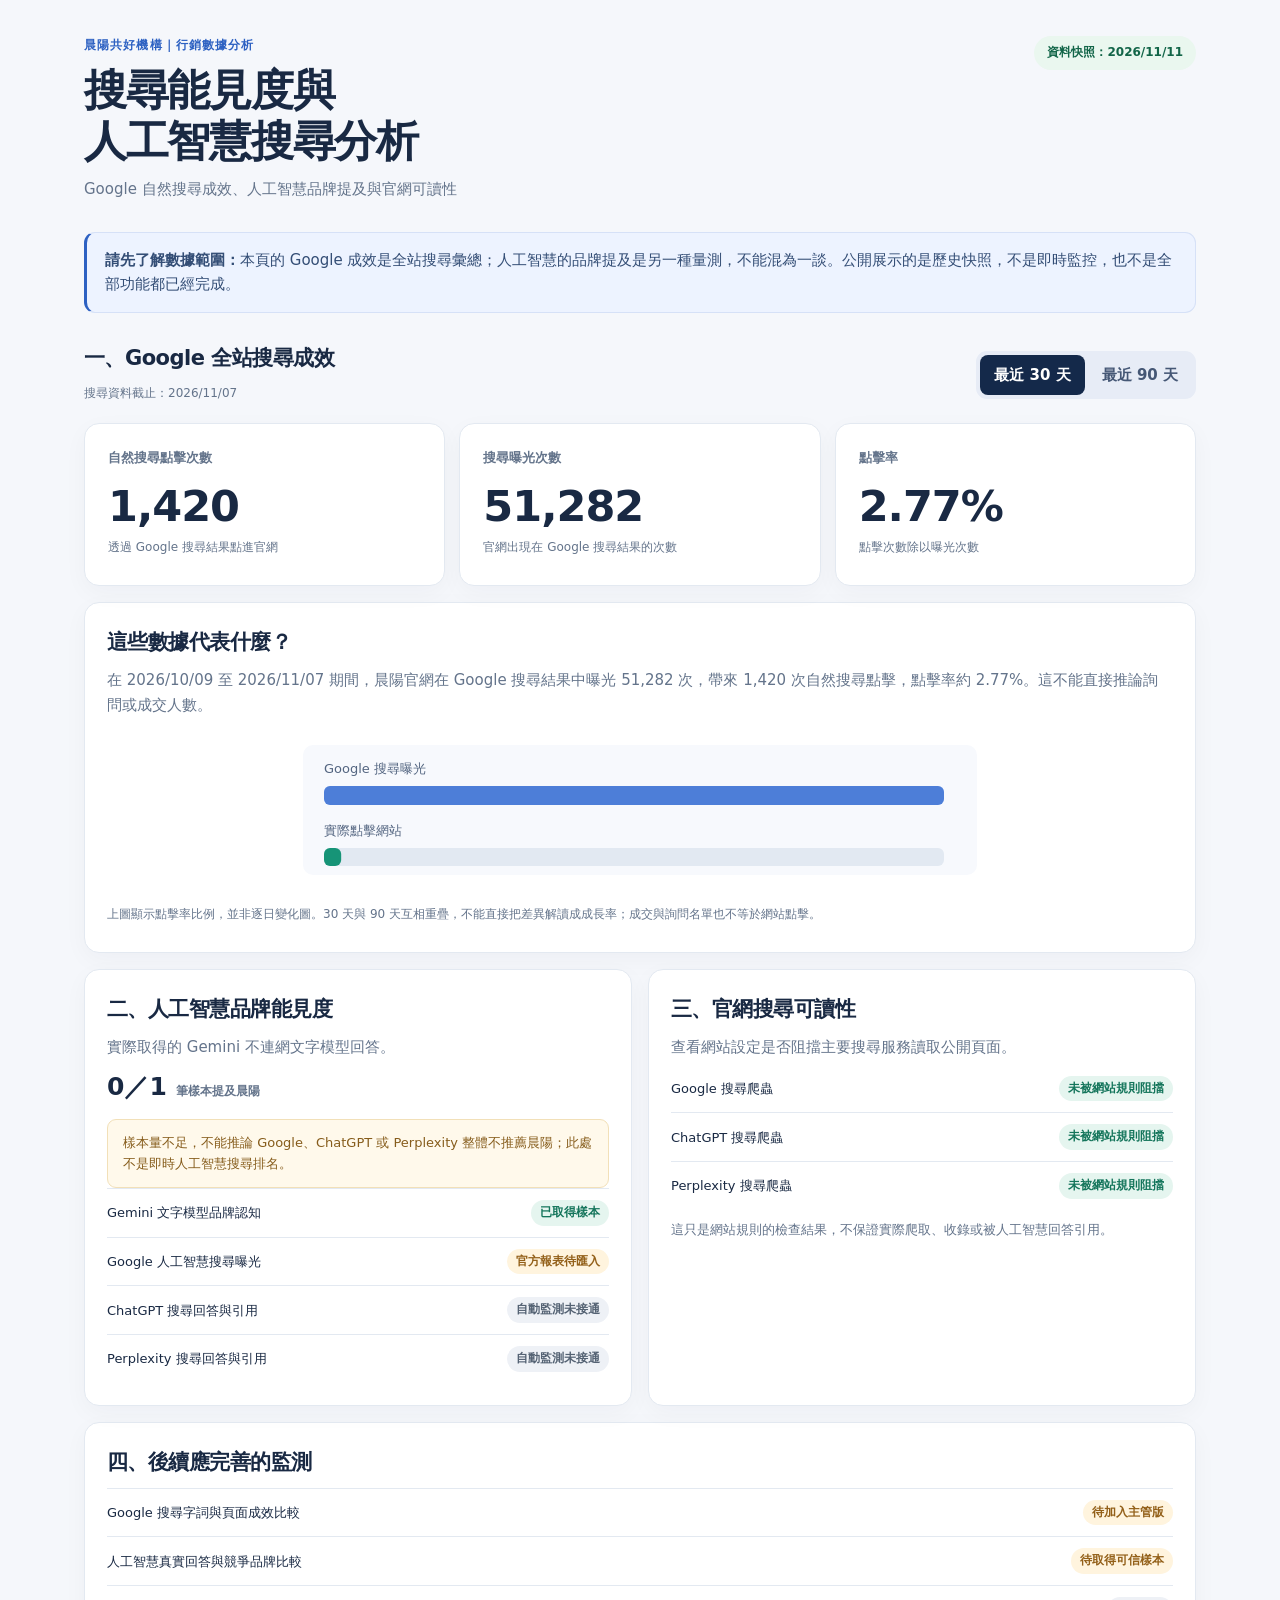
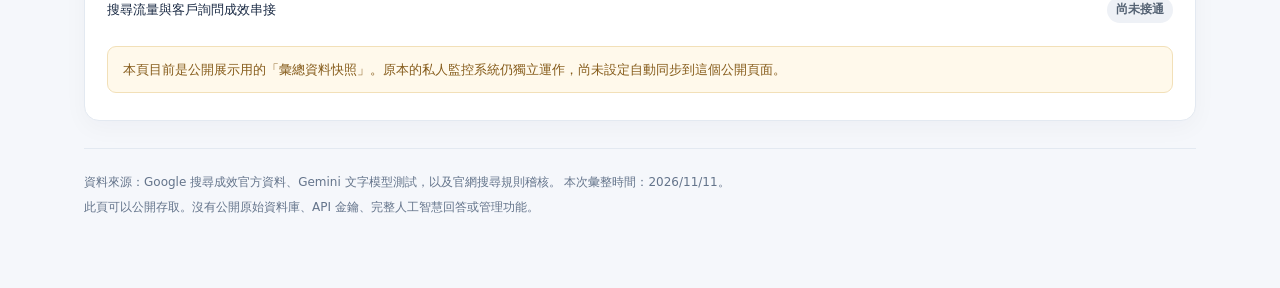
==== docs/index.html @ 215d10a7 "feat: 全繁體中文 SEO 與人工智慧搜尋成效公開展示網站" ====
<!doctype html>
<html lang="zh-Hant">
<head>
<meta charset="utf-8">
<meta name="viewport" content="width=device-width,initial-scale=1">
<meta name="theme-color" content="#10213c">
<meta name="robots" content="noindex,nofollow,noarchive">
<title>晨陽｜搜尋能見度與人工智慧搜尋分析</title>
<meta name="description" content="晨陽共好機構搜尋成效與人工智慧搜尋能見度彙總報表。">
<style>
:root{--bg:#f5f7fb;--paper:#fff;--ink:#192943;--muted:#64748b;--line:#e3e9f1;--blue:#2d61c2;--green:#14755b;--amber:#936019}
*{box-sizing:border-box}
body{margin:0;background:var(--bg);color:var(--ink);font:15px/1.65 system-ui,-apple-system,"Noto Sans TC","Microsoft JhengHei",sans-serif}
.wrap{max-width:1160px;margin:0 auto;padding:36px 24px 65px}
.top{display:flex;align-items:flex-start;justify-content:space-between;gap:18px;margin-bottom:25px}
.eyebrow{color:var(--blue);font-weight:800;letter-spacing:1.1px;font-size:12px}
h1{font-size:clamp(29px,4vw,43px);line-height:1.2;letter-spacing:-.03em;margin:9px 0}
h2{font-size:21px;margin:0 0 8px;letter-spacing:-.025em}
p{margin:5px 0}.muted{color:var(--muted)}.small{color:var(--muted);font-size:12px}
.stamp{padding:7px 13px;border-radius:100px;background:#eaf7ef;color:#126548;font-size:12px;font-weight:700;white-space:nowrap}
.notice{background:#edf3ff;border:1px solid #d6e1f7;border-left:3px solid var(--blue);padding:15px 18px;border-radius:11px;color:#344e76;margin:20px 0 28px}
.bar{display:flex;justify-content:space-between;align-items:center;gap:14px;flex-wrap:wrap;margin:0 0 14px}
.choice{display:flex;padding:4px;background:#e7ecf6;border-radius:11px;gap:3px}
button{border:0;border-radius:8px;background:transparent;color:#455775;padding:8px 14px;cursor:pointer;font:inherit;font-weight:700}
button[aria-pressed=true]{background:#14294a;color:white}
.grid3{display:grid;grid-template-columns:repeat(3,1fr);gap:14px}
.tile,.panel{border:1px solid var(--line);background:var(--paper);border-radius:15px;box-shadow:0 7px 25px rgba(14,36,64,.035)}
.tile{padding:23px;min-height:153px}
.kname{font-size:13px;color:var(--muted);font-weight:650}
.kvalue{font-size:clamp(32px,4vw,43px);font-weight:800;line-height:1.15;margin:14px 0 6px;letter-spacing:-1px;font-variant-numeric:tabular-nums}
.panel{padding:22px;margin-top:16px}
.grid2{display:grid;grid-template-columns:1fr 1fr;gap:16px}
.grid2 .panel{margin-top:16px}
.legend{color:var(--muted);font-size:12px}
.value{font-size:25px;font-weight:800;margin:6px 0}
.status{display:inline-block;font-size:12px;font-weight:700;padding:3px 9px;border-radius:100px;background:#eef1f6;color:#546273}
.status.ok{background:#e5f5ef;color:var(--green)}.status.wait{background:#fff4de;color:var(--amber)}
.row{display:flex;align-items:center;justify-content:space-between;gap:10px;border-top:1px solid var(--line);padding:11px 0;font-size:13px}
.row:first-child{border-top:0}
.scope{margin-top:9px;color:var(--muted);font-size:13px}
.warnings{background:#fff9eb;border:1px solid #f2e0b8;padding:12px 15px;border-radius:9px;color:#865c1b;font-size:13px;margin-top:12px}
.empty{display:none;padding:13px 16px;color:#ad302d;background:#fff2f2;border:1px solid #ffd0d0;border-radius:9px;margin-bottom:14px}
footer{border-top:1px solid var(--line);margin-top:27px;padding-top:19px;font-size:12px;color:var(--muted)}
svg{width:100%;height:175px;display:block;overflow:visible}
.chartspace{margin:8px 0 0}
@media(max-width:770px){.grid3{grid-template-columns:repeat(2,1fr)}.grid3 .tile:last-child{grid-column:span 2}.grid2{grid-template-columns:1fr}.top{display:block}.stamp{display:inline-block;margin-top:12px}}
@media(max-width:490px){.wrap{padding:20px 13px 49px}.tile,.panel{padding:17px}.kvalue{font-size:29px}.grid3{gap:8px}.notice{padding:13px 14px}}
</style>
</head>
<body>
<main class="wrap">
  <header class="top">
    <div>
      <div class="eyebrow">晨陽共好機構｜行銷數據分析</div>
      <h1>搜尋能見度與<br>人工智慧搜尋分析</h1>
      <p class="muted">Google 自然搜尋成效、人工智慧品牌提及與官網可讀性</p>
    </div>
    <div class="stamp" id="stamp">正在載入資料</div>
  </header>
  <div class="notice">
    <strong>請先了解數據範圍：</strong>本頁的 Google 成效是全站搜尋彙總；人工智慧的品牌提及是另一種量測，不能混為一談。公開展示的是歷史快照，不是即時監控，也不是全部功能都已經完成。
  </div>
  <div class="empty" id="error" role="alert"></div>
  <section aria-label="Google 搜尋成效">
    <div class="bar">
      <div><h2>一、Google 全站搜尋成效</h2><p class="small">搜尋資料截止：<span id="lastday">—</span></p></div>
      <div class="choice" role="group" aria-label="選擇統計期間">
        <button type="button" data-days="30" aria-pressed="true">最近 30 天</button>
        <button type="button" data-days="90" aria-pressed="false">最近 90 天</button>
      </div>
    </div>
    <div class="grid3">
      <div class="tile"><div class="kname">自然搜尋點擊次數</div><div class="kvalue" id="clicks">—</div><p class="small">透過 Google 搜尋結果點進官網</p></div>
      <div class="tile"><div class="kname">搜尋曝光次數</div><div class="kvalue" id="impressions">—</div><p class="small">官網出現在 Google 搜尋結果的次數</p></div>
      <div class="tile"><div class="kname">點擊率</div><div class="kvalue" id="ctr">—</div><p class="small">點擊次數除以曝光次數</p></div>
    </div>
    <div class="panel">
      <h2>這些數據代表什麼？</h2>
      <p id="interpret" class="muted">正在載入說明。</p>
      <div class="chartspace">
        <svg viewBox="0 0 680 175" aria-label="點擊與曝光概念示意圖" role="img">
          <rect x="3" y="20" width="674" height="130" rx="10" fill="#f7f9fd"></rect>
          <text x="24" y="48" fill="#536580" font-size="13">Google 搜尋曝光</text>
          <rect x="24" y="61" width="620" height="19" rx="6" fill="#dbe7ff"></rect>
          <rect x="24" y="61" width="620" height="19" rx="6" fill="#4d7ed8"></rect>
          <text x="24" y="110" fill="#536580" font-size="13">實際點擊網站</text>
          <rect x="24" y="123" width="620" height="18" rx="6" fill="#e2e9f2"></rect>
          <rect id="clickbar" x="24" y="123" width="0" height="18" rx="6" fill="#169477"></rect>
        </svg>
      </div>
      <p class="small">上圖顯示點擊率比例，並非逐日變化圖。30 天與 90 天互相重疊，不能直接把差異解讀成成長率；成交與詢問名單也不等於網站點擊。</p>
    </div>
  </section>
  <div class="grid2">
    <section class="panel" aria-label="人工智慧品牌能見度">
      <h2>二、人工智慧品牌能見度</h2>
      <p class="muted">實際取得的 Gemini 不連網文字模型回答。</p>
      <div class="value"><span id="mentions">—</span>／<span id="samples">—</span> <span class="small">筆樣本提及晨陽</span></div>
      <div class="warnings">樣本量不足，不能推論 Google、ChatGPT 或 Perplexity 整體不推薦晨陽；此處不是即時人工智慧搜尋排名。</div>
      <div class="row"><span>Gemini 文字模型品牌認知</span><span class="status ok">已取得樣本</span></div>
      <div class="row"><span>Google 人工智慧搜尋曝光</span><span class="status wait">官方報表待匯入</span></div>
      <div class="row"><span>ChatGPT 搜尋回答與引用</span><span class="status">自動監測未接通</span></div>
      <div class="row"><span>Perplexity 搜尋回答與引用</span><span class="status">自動監測未接通</span></div>
    </section>
    <section class="panel" aria-label="搜尋爬蟲可讀性">
      <h2>三、官網搜尋可讀性</h2>
      <p class="muted">查看網站設定是否阻擋主要搜尋服務讀取公開頁面。</p>
      <div id="crawler"></div>
      <p class="scope">這只是網站規則的檢查結果，不保證實際爬取、收錄或被人工智慧回答引用。</p>
    </section>
  </div>
  <section class="panel">
    <h2>四、後續應完善的監測</h2>
    <div class="row"><span>Google 搜尋字詞與頁面成效比較</span><span class="status wait">待加入主管版</span></div>
    <div class="row"><span>人工智慧真實回答與競爭品牌比較</span><span class="status wait">待取得可信樣本</span></div>
    <div class="row"><span>搜尋流量與客戶詢問成效串接</span><span class="status">尚未接通</span></div>
    <p class="warnings">本頁目前是公開展示用的「彙總資料快照」。原本的私人監控系統仍獨立運作，尚未設定自動同步到這個公開頁面。</p>
  </section>
  <footer>
    <p>資料來源：Google 搜尋成效官方資料、Gemini 文字模型測試，以及官網搜尋規則稽核。<span id="updated"></span></p>
    <p>此頁可以公開存取。沒有公開原始資料庫、API 金鑰、完整人工智慧回答或管理功能。</p>
  </footer>
</main>
<script>
(function(){
  "use strict";
  const el=id=>document.getElementById(id);
  const txt=(id,v)=>{el(id).textContent=String(v)};
  const num=v=>Number(v).toLocaleString("zh-TW");
  const local=v=>String(v||"—").replace(/-/g,"/");
  let snapshot=null,days=30;
  function draw(){
    if(!snapshot)return;
    const item=snapshot.seo["period"+days];
    txt("clicks",num(item.clicks));txt("impressions",num(item.impressions));
    txt("ctr",(item.ctr*100).toFixed(2)+"%");
    txt("interpret","在 "+local(item.from)+" 至 "+local(item.to)+" 期間，晨陽官網在 Google 搜尋結果中曝光 "+num(item.impressions)+" 次，帶來 "+num(item.clicks)+" 次自然搜尋點擊，點擊率約 "+(item.ctr*100).toFixed(2)+"%。這不能直接推論詢問或成交人數。");
    el("clickbar").setAttribute("width",String(Math.max(0,Math.min(620,620*item.ctr))));
  }
  document.querySelectorAll("[data-days]").forEach(button=>button.addEventListener("click",()=>{
    days=Number(button.dataset.days);
    document.querySelectorAll("[data-days]").forEach(x=>x.setAttribute("aria-pressed",String(x===button)));
    draw();
  }));
  fetch("./data.json",{cache:"no-store"})
    .then(r=>{if(!r.ok)throw Error("取得資料失敗");return r.json()})
    .then(data=>{
      snapshot=data;
      txt("stamp","資料快照："+local(data.snapshot_date));
      txt("lastday",local(data.gsc_last_day));
      txt("mentions",data.ai.gemini_recall_mentions);
      txt("samples",data.ai.gemini_recall_samples);
      txt("updated"," 本次彙整時間："+local(data.snapshot_date)+"。");
      const wrap=el("crawler");
      wrap.replaceChildren();
      const dictionary={"Googlebot":"Google 搜尋爬蟲","OAI-SearchBot":"ChatGPT 搜尋爬蟲","PerplexityBot":"Perplexity 搜尋爬蟲"};
      for(const item of data.robot_checks){
        const row=document.createElement("div");row.className="row";
        const name=document.createElement("span");name.textContent=dictionary[item.bot]||"搜尋爬蟲";
        const result=document.createElement("span");result.className="status ok";result.textContent="未被網站規則阻擋";
        row.append(name,result);wrap.append(row);
      }
      draw();
    })
    .catch(()=>{
      el("error").style.display="block";
      txt("error","目前讀不到公開資料快照。請檢查網站發布設定與資料檔案。");
      txt("stamp","資料尚未載入");
    });
})();
</script>
</body>
</html>
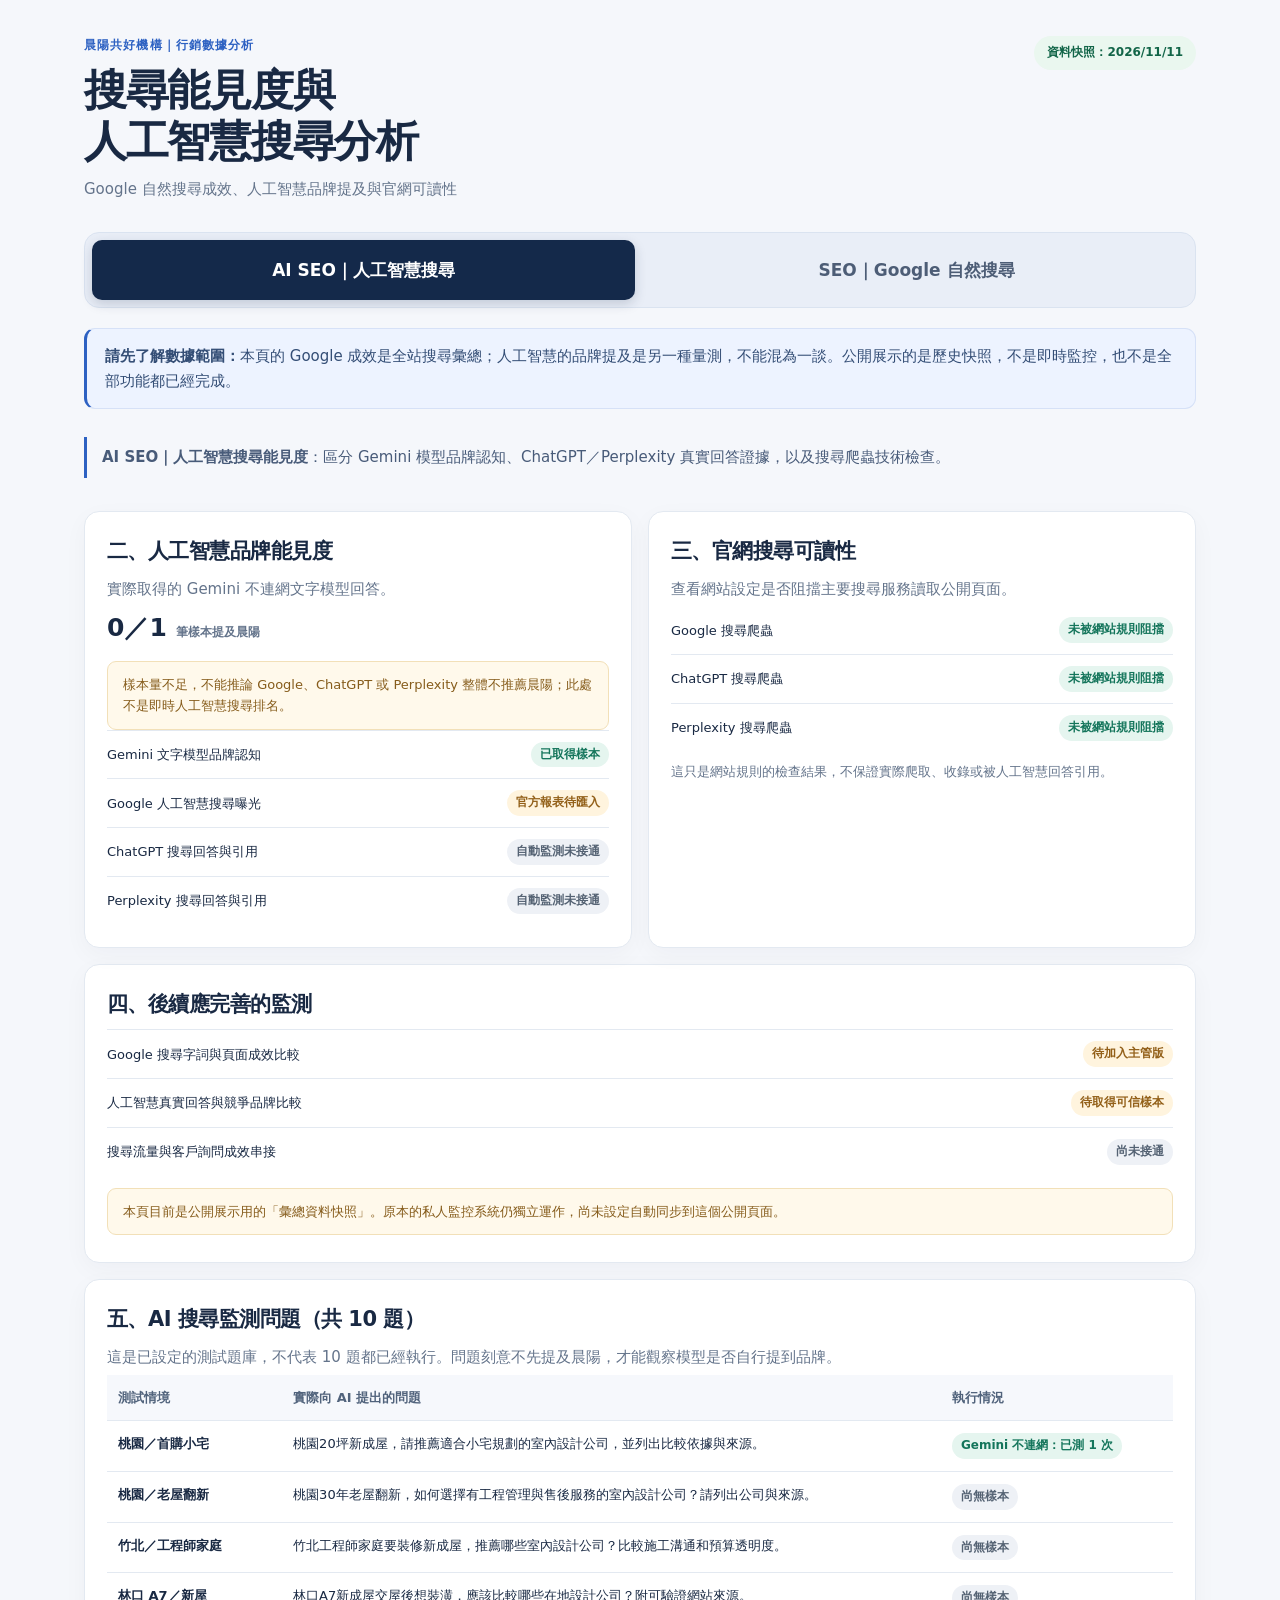
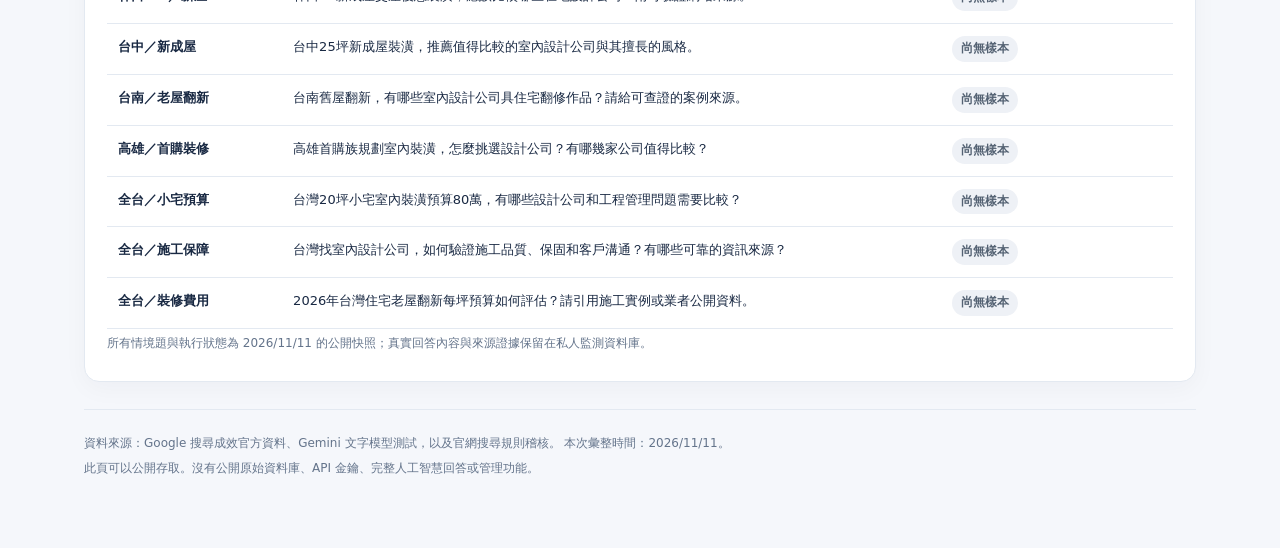
==== commit 823e304b: "fix: 將公開網站拆成 AI SEO 與 SEO 獨立分頁並保留原監測題庫" ====
--- a/docs/index.html
+++ b/docs/index.html
@@ -45,6 +45,19 @@
 .chartspace{margin:8px 0 0}
 @media(max-width:770px){.grid3{grid-template-columns:repeat(2,1fr)}.grid3 .tile:last-child{grid-column:span 2}.grid2{grid-template-columns:1fr}.top{display:block}.stamp{display:inline-block;margin-top:12px}}
 @media(max-width:490px){.wrap{padding:20px 13px 49px}.tile,.panel{padding:17px}.kvalue{font-size:29px}.grid3{gap:8px}.notice{padding:13px 14px}}
+.mode-tabs{display:grid;grid-template-columns:1fr 1fr;gap:10px;padding:7px;background:#e9eef7;border:1px solid #dae3f0;border-radius:15px;margin:24px 0 18px}
+.mode-tabs button{padding:15px 17px;font-size:17px;border:1px solid transparent;text-align:center;border-radius:10px;background:transparent;color:#4d5d76}
+.mode-tabs button[aria-selected="true"]{background:#14294a;color:#fff;box-shadow:0 4px 12px rgba(20,41,74,.18)}
+.mode-tabs button:focus-visible{outline:3px solid #6ba1ee;outline-offset:2px}
+.mode-section[hidden]{display:none!important}
+.mode-intro{margin:8px 0 17px;border-left:3px solid #2d61c2;padding:8px 15px;color:#485b79}
+.tablewrap{overflow-x:auto}
+table{border-collapse:collapse;width:100%;font-size:13px;min-width:700px}
+th,td{padding:12px 11px;border-bottom:1px solid #e3e9f1;text-align:left;vertical-align:top}
+th{background:#f6f8fc;color:#51637c;font-weight:700}
+td:first-child{min-width:145px;font-weight:650}
+@media(max-width:490px){.mode-tabs button{font-size:14px;padding:12px 7px}}
+
 </style>
 </head>
 <body>
@@ -57,10 +70,16 @@
     </div>
     <div class="stamp" id="stamp">正在載入資料</div>
   </header>
+  <nav class="mode-tabs" role="tablist" aria-label="選擇獨立監測系統">
+    <button type="button" id="tab-ai" role="tab" aria-controls="panel-ai" aria-selected="true" tabindex="0" data-view="ai">AI SEO｜人工智慧搜尋</button>
+    <button type="button" id="tab-seo" role="tab" aria-controls="panel-seo" aria-selected="false" tabindex="-1" data-view="seo">SEO｜Google 自然搜尋</button>
+  </nav>
   <div class="notice">
     <strong>請先了解數據範圍：</strong>本頁的 Google 成效是全站搜尋彙總；人工智慧的品牌提及是另一種量測，不能混為一談。公開展示的是歷史快照，不是即時監控，也不是全部功能都已經完成。
   </div>
   <div class="empty" id="error" role="alert"></div>
+  <section class="mode-section" id="panel-seo" role="tabpanel" aria-labelledby="tab-seo" hidden>
+  <div class="mode-intro"><strong>SEO｜Google 自然搜尋</strong>：全站自然搜尋的點擊、曝光與點擊率。這裡不包含 AI 平台的品牌推薦數據。</div>
   <section aria-label="Google 搜尋成效">
     <div class="bar">
       <div><h2>一、Google 全站搜尋成效</h2><p class="small">搜尋資料截止：<span id="lastday">—</span></p></div>
@@ -91,7 +110,10 @@
       <p class="small">上圖顯示點擊率比例，並非逐日變化圖。30 天與 90 天互相重疊，不能直接把差異解讀成成長率；成交與詢問名單也不等於網站點擊。</p>
     </div>
   </section>
-  <div class="grid2">
+  </section>
+  <section class="mode-section" id="panel-ai" role="tabpanel" aria-labelledby="tab-ai">
+    <div class="mode-intro"><strong>AI SEO｜人工智慧搜尋能見度</strong>：區分 Gemini 模型品牌認知、ChatGPT／Perplexity 真實回答證據，以及搜尋爬蟲技術檢查。</div>
+    <div class="grid2">
     <section class="panel" aria-label="人工智慧品牌能見度">
       <h2>二、人工智慧品牌能見度</h2>
       <p class="muted">實際取得的 Gemini 不連網文字模型回答。</p>
@@ -116,7 +138,30 @@
     <div class="row"><span>搜尋流量與客戶詢問成效串接</span><span class="status">尚未接通</span></div>
     <p class="warnings">本頁目前是公開展示用的「彙總資料快照」。原本的私人監控系統仍獨立運作，尚未設定自動同步到這個公開頁面。</p>
   </section>
-  <footer>
+  <section class="panel" aria-label="人工智慧搜尋情境題庫">
+    <h2>五、AI 搜尋監測問題（共 10 題）</h2>
+    <p class="muted">這是已設定的測試題庫，不代表 10 題都已經執行。問題刻意不先提及晨陽，才能觀察模型是否自行提到品牌。</p>
+    <div class="tablewrap">
+      <table>
+        <thead><tr><th>測試情境</th><th>實際向 AI 提出的問題</th><th>執行情況</th></tr></thead>
+        <tbody>
+          <tr><td>桃園／首購小宅</td><td>桃園20坪新成屋，請推薦適合小宅規劃的室內設計公司，並列出比較依據與來源。</td><td><span class="status ok">Gemini 不連網：已測 1 次</span></td></tr>
+          <tr><td>桃園／老屋翻新</td><td>桃園30年老屋翻新，如何選擇有工程管理與售後服務的室內設計公司？請列出公司與來源。</td><td><span class="status">尚無樣本</span></td></tr>
+          <tr><td>竹北／工程師家庭</td><td>竹北工程師家庭要裝修新成屋，推薦哪些室內設計公司？比較施工溝通和預算透明度。</td><td><span class="status">尚無樣本</span></td></tr>
+          <tr><td>林口 A7／新屋</td><td>林口A7新成屋交屋後想裝潢，應該比較哪些在地設計公司？附可驗證網站來源。</td><td><span class="status">尚無樣本</span></td></tr>
+          <tr><td>台中／新成屋</td><td>台中25坪新成屋裝潢，推薦值得比較的室內設計公司與其擅長的風格。</td><td><span class="status">尚無樣本</span></td></tr>
+          <tr><td>台南／老屋翻新</td><td>台南舊屋翻新，有哪些室內設計公司具住宅翻修作品？請給可查證的案例來源。</td><td><span class="status">尚無樣本</span></td></tr>
+          <tr><td>高雄／首購裝修</td><td>高雄首購族規劃室內裝潢，怎麼挑選設計公司？有哪幾家公司值得比較？</td><td><span class="status">尚無樣本</span></td></tr>
+          <tr><td>全台／小宅預算</td><td>台灣20坪小宅室內裝潢預算80萬，有哪些設計公司和工程管理問題需要比較？</td><td><span class="status">尚無樣本</span></td></tr>
+          <tr><td>全台／施工保障</td><td>台灣找室內設計公司，如何驗證施工品質、保固和客戶溝通？有哪些可靠的資訊來源？</td><td><span class="status">尚無樣本</span></td></tr>
+          <tr><td>全台／裝修費用</td><td>2026年台灣住宅老屋翻新每坪預算如何評估？請引用施工實例或業者公開資料。</td><td><span class="status">尚無樣本</span></td></tr>
+        </tbody>
+      </table>
+    </div>
+    <p class="small">所有情境題與執行狀態為 2026/11/11 的公開快照；真實回答內容與來源證據保留在私人監測資料庫。</p>
+  </section>
+  </section>
+    <footer>
     <p>資料來源：Google 搜尋成效官方資料、Gemini 文字模型測試，以及官網搜尋規則稽核。<span id="updated"></span></p>
     <p>此頁可以公開存取。沒有公開原始資料庫、API 金鑰、完整人工智慧回答或管理功能。</p>
   </footer>
@@ -137,6 +182,28 @@
     txt("interpret","在 "+local(item.from)+" 至 "+local(item.to)+" 期間，晨陽官網在 Google 搜尋結果中曝光 "+num(item.impressions)+" 次，帶來 "+num(item.clicks)+" 次自然搜尋點擊，點擊率約 "+(item.ctr*100).toFixed(2)+"%。這不能直接推論詢問或成交人數。");
     el("clickbar").setAttribute("width",String(Math.max(0,Math.min(620,620*item.ctr))));
   }
+  function openModule(name){
+    const ai=name==="ai";
+    el("panel-ai").hidden=!ai;
+    el("panel-seo").hidden=ai;
+    for(const b of document.querySelectorAll("[data-view]")){
+      const selected=b.dataset.view===name;
+      b.setAttribute("aria-selected",String(selected));
+      b.tabIndex=selected?0:-1;
+    }
+  }
+  document.querySelectorAll("[data-view]").forEach(b=>{
+    b.addEventListener("click",()=>openModule(b.dataset.view));
+    b.addEventListener("keydown",e=>{
+      if(e.key==="ArrowRight"||e.key==="ArrowLeft"){
+        e.preventDefault();
+        const other=b.dataset.view==="ai"?"seo":"ai";
+        openModule(other);
+        el("tab-"+other).focus();
+      }
+    });
+  });
+  openModule(location.hash==="#seo"?"seo":"ai");
   document.querySelectorAll("[data-days]").forEach(button=>button.addEventListener("click",()=>{
     days=Number(button.dataset.days);
     document.querySelectorAll("[data-days]").forEach(x=>x.setAttribute("aria-pressed",String(x===button)));
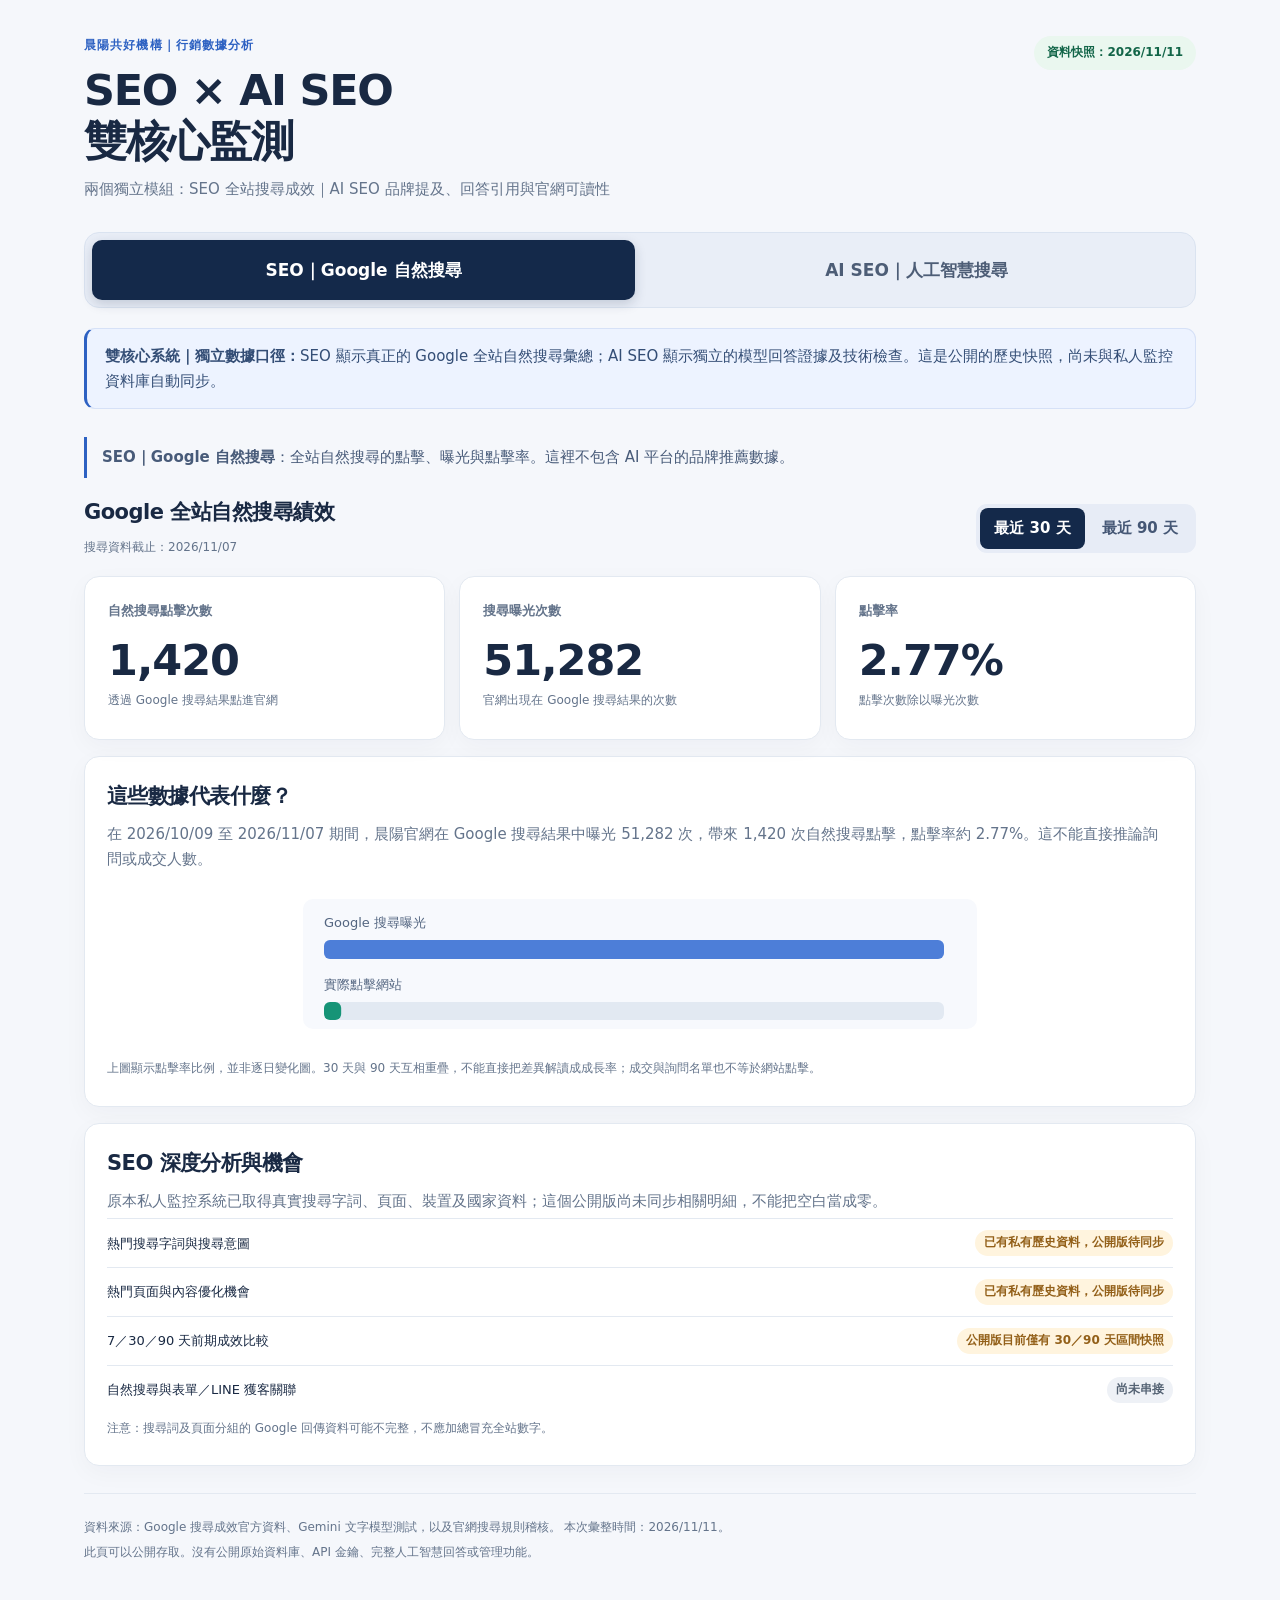
==== commit 066d5fbd: "fix(public): SEO 與 AI SEO 各自獨立呈現，保留原始量測口徑與缺口" ====
--- a/docs/index.html
+++ b/docs/index.html
@@ -5,7 +5,7 @@
 <meta name="viewport" content="width=device-width,initial-scale=1">
 <meta name="theme-color" content="#10213c">
 <meta name="robots" content="noindex,nofollow,noarchive">
-<title>晨陽｜搜尋能見度與人工智慧搜尋分析</title>
+<title>晨陽｜SEO 與 AI SEO 雙核心監測</title>
 <meta name="description" content="晨陽共好機構搜尋成效與人工智慧搜尋能見度彙總報表。">
 <style>
 :root{--bg:#f5f7fb;--paper:#fff;--ink:#192943;--muted:#64748b;--line:#e3e9f1;--blue:#2d61c2;--green:#14755b;--amber:#936019}
@@ -65,24 +65,24 @@
   <header class="top">
     <div>
       <div class="eyebrow">晨陽共好機構｜行銷數據分析</div>
-      <h1>搜尋能見度與<br>人工智慧搜尋分析</h1>
-      <p class="muted">Google 自然搜尋成效、人工智慧品牌提及與官網可讀性</p>
+      <h1>SEO × AI SEO<br>雙核心監測</h1>
+      <p class="muted">兩個獨立模組：SEO 全站搜尋成效｜AI SEO 品牌提及、回答引用與官網可讀性</p>
     </div>
     <div class="stamp" id="stamp">正在載入資料</div>
   </header>
   <nav class="mode-tabs" role="tablist" aria-label="選擇獨立監測系統">
-    <button type="button" id="tab-ai" role="tab" aria-controls="panel-ai" aria-selected="true" tabindex="0" data-view="ai">AI SEO｜人工智慧搜尋</button>
-    <button type="button" id="tab-seo" role="tab" aria-controls="panel-seo" aria-selected="false" tabindex="-1" data-view="seo">SEO｜Google 自然搜尋</button>
+    <button type="button" id="tab-seo" role="tab" aria-controls="panel-seo" aria-selected="true" tabindex="0" data-view="seo">SEO｜Google 自然搜尋</button>
+    <button type="button" id="tab-ai" role="tab" aria-controls="panel-ai" aria-selected="false" tabindex="-1" data-view="ai">AI SEO｜人工智慧搜尋</button>
   </nav>
   <div class="notice">
-    <strong>請先了解數據範圍：</strong>本頁的 Google 成效是全站搜尋彙總；人工智慧的品牌提及是另一種量測，不能混為一談。公開展示的是歷史快照，不是即時監控，也不是全部功能都已經完成。
+    <strong>雙核心系統｜獨立數據口徑：</strong>SEO 顯示真正的 Google 全站自然搜尋彙總；AI SEO 顯示獨立的模型回答證據及技術檢查。這是公開的歷史快照，尚未與私人監控資料庫自動同步。
   </div>
   <div class="empty" id="error" role="alert"></div>
-  <section class="mode-section" id="panel-seo" role="tabpanel" aria-labelledby="tab-seo" hidden>
+  <section class="mode-section" id="panel-seo" role="tabpanel" aria-labelledby="tab-seo">
   <div class="mode-intro"><strong>SEO｜Google 自然搜尋</strong>：全站自然搜尋的點擊、曝光與點擊率。這裡不包含 AI 平台的品牌推薦數據。</div>
   <section aria-label="Google 搜尋成效">
     <div class="bar">
-      <div><h2>一、Google 全站搜尋成效</h2><p class="small">搜尋資料截止：<span id="lastday">—</span></p></div>
+      <div><h2>Google 全站自然搜尋績效</h2><p class="small">搜尋資料截止：<span id="lastday">—</span></p></div>
       <div class="choice" role="group" aria-label="選擇統計期間">
         <button type="button" data-days="30" aria-pressed="true">最近 30 天</button>
         <button type="button" data-days="90" aria-pressed="false">最近 90 天</button>
@@ -110,12 +110,21 @@
       <p class="small">上圖顯示點擊率比例，並非逐日變化圖。30 天與 90 天互相重疊，不能直接把差異解讀成成長率；成交與詢問名單也不等於網站點擊。</p>
     </div>
   </section>
-  </section>
-  <section class="mode-section" id="panel-ai" role="tabpanel" aria-labelledby="tab-ai">
+  <section class="panel" aria-label="SEO 維度分析狀態">
+    <h2>SEO 深度分析與機會</h2>
+    <p class="muted">原本私人監控系統已取得真實搜尋字詞、頁面、裝置及國家資料；這個公開版尚未同步相關明細，不能把空白當成零。</p>
+    <div class="row"><span>熱門搜尋字詞與搜尋意圖</span><span class="status wait">已有私有歷史資料，公開版待同步</span></div>
+    <div class="row"><span>熱門頁面與內容優化機會</span><span class="status wait">已有私有歷史資料，公開版待同步</span></div>
+    <div class="row"><span>7／30／90 天前期成效比較</span><span class="status wait">公開版目前僅有 30／90 天區間快照</span></div>
+    <div class="row"><span>自然搜尋與表單／LINE 獲客關聯</span><span class="status">尚未串接</span></div>
+    <p class="small">注意：搜尋詞及頁面分組的 Google 回傳資料可能不完整，不應加總冒充全站數字。</p>
+  </section>
+  </section>
+  <section class="mode-section" id="panel-ai" role="tabpanel" aria-labelledby="tab-ai" hidden>
     <div class="mode-intro"><strong>AI SEO｜人工智慧搜尋能見度</strong>：區分 Gemini 模型品牌認知、ChatGPT／Perplexity 真實回答證據，以及搜尋爬蟲技術檢查。</div>
     <div class="grid2">
     <section class="panel" aria-label="人工智慧品牌能見度">
-      <h2>二、人工智慧品牌能見度</h2>
+      <h2>AI SEO｜品牌提及與引用</h2>
       <p class="muted">實際取得的 Gemini 不連網文字模型回答。</p>
       <div class="value"><span id="mentions">—</span>／<span id="samples">—</span> <span class="small">筆樣本提及晨陽</span></div>
       <div class="warnings">樣本量不足，不能推論 Google、ChatGPT 或 Perplexity 整體不推薦晨陽；此處不是即時人工智慧搜尋排名。</div>
@@ -125,21 +134,22 @@
       <div class="row"><span>Perplexity 搜尋回答與引用</span><span class="status">自動監測未接通</span></div>
     </section>
     <section class="panel" aria-label="搜尋爬蟲可讀性">
-      <h2>三、官網搜尋可讀性</h2>
+      <h2>AI 搜尋爬蟲可讀性</h2>
       <p class="muted">查看網站設定是否阻擋主要搜尋服務讀取公開頁面。</p>
       <div id="crawler"></div>
       <p class="scope">這只是網站規則的檢查結果，不保證實際爬取、收錄或被人工智慧回答引用。</p>
     </section>
   </div>
   <section class="panel">
-    <h2>四、後續應完善的監測</h2>
-    <div class="row"><span>Google 搜尋字詞與頁面成效比較</span><span class="status wait">待加入主管版</span></div>
-    <div class="row"><span>人工智慧真實回答與競爭品牌比較</span><span class="status wait">待取得可信樣本</span></div>
-    <div class="row"><span>搜尋流量與客戶詢問成效串接</span><span class="status">尚未接通</span></div>
-    <p class="warnings">本頁目前是公開展示用的「彙總資料快照」。原本的私人監控系統仍獨立運作，尚未設定自動同步到這個公開頁面。</p>
+    <h2>AI SEO｜真實平台監測進度</h2>
+    <div class="row"><span>Gemini 不連網模型品牌認知</span><span class="status ok">已取得 1 筆真實回答</span></div>
+    <div class="row"><span>Gemini 即時網路搜尋引用</span><span class="status wait">尚未接通</span></div>
+    <div class="row"><span>ChatGPT／Perplexity 真實回答與競品比較</span><span class="status wait">待取得可核對來源的樣本</span></div>
+    <div class="row"><span>Google AI 搜尋官方曝光報表</span><span class="status wait">待匯入</span></div>
+    <p class="warnings">已設定 AI 搜尋測試問題，不代表全部已執行。非即時 Gemini 文字回答不能當成 ChatGPT、Perplexity 或 Google AI 搜尋排名。</p>
   </section>
   <section class="panel" aria-label="人工智慧搜尋情境題庫">
-    <h2>五、AI 搜尋監測問題（共 10 題）</h2>
+    <h2>AI SEO｜已設定的 10 組測試問題</h2>
     <p class="muted">這是已設定的測試題庫，不代表 10 題都已經執行。問題刻意不先提及晨陽，才能觀察模型是否自行提到品牌。</p>
     <div class="tablewrap">
       <table>
@@ -193,17 +203,21 @@
     }
   }
   document.querySelectorAll("[data-view]").forEach(b=>{
-    b.addEventListener("click",()=>openModule(b.dataset.view));
+    b.addEventListener("click",()=>{
+      openModule(b.dataset.view);
+      history.replaceState(null,"",b.dataset.view==="ai"?"#ai":"#seo");
+    });
     b.addEventListener("keydown",e=>{
       if(e.key==="ArrowRight"||e.key==="ArrowLeft"){
         e.preventDefault();
         const other=b.dataset.view==="ai"?"seo":"ai";
         openModule(other);
+        history.replaceState(null,"",other==="ai"?"#ai":"#seo");
         el("tab-"+other).focus();
       }
     });
   });
-  openModule(location.hash==="#seo"?"seo":"ai");
+  openModule(location.hash==="#ai"?"ai":"seo");
   document.querySelectorAll("[data-days]").forEach(button=>button.addEventListener("click",()=>{
     days=Number(button.dataset.days);
     document.querySelectorAll("[data-days]").forEach(x=>x.setAttribute("aria-pressed",String(x===button)));
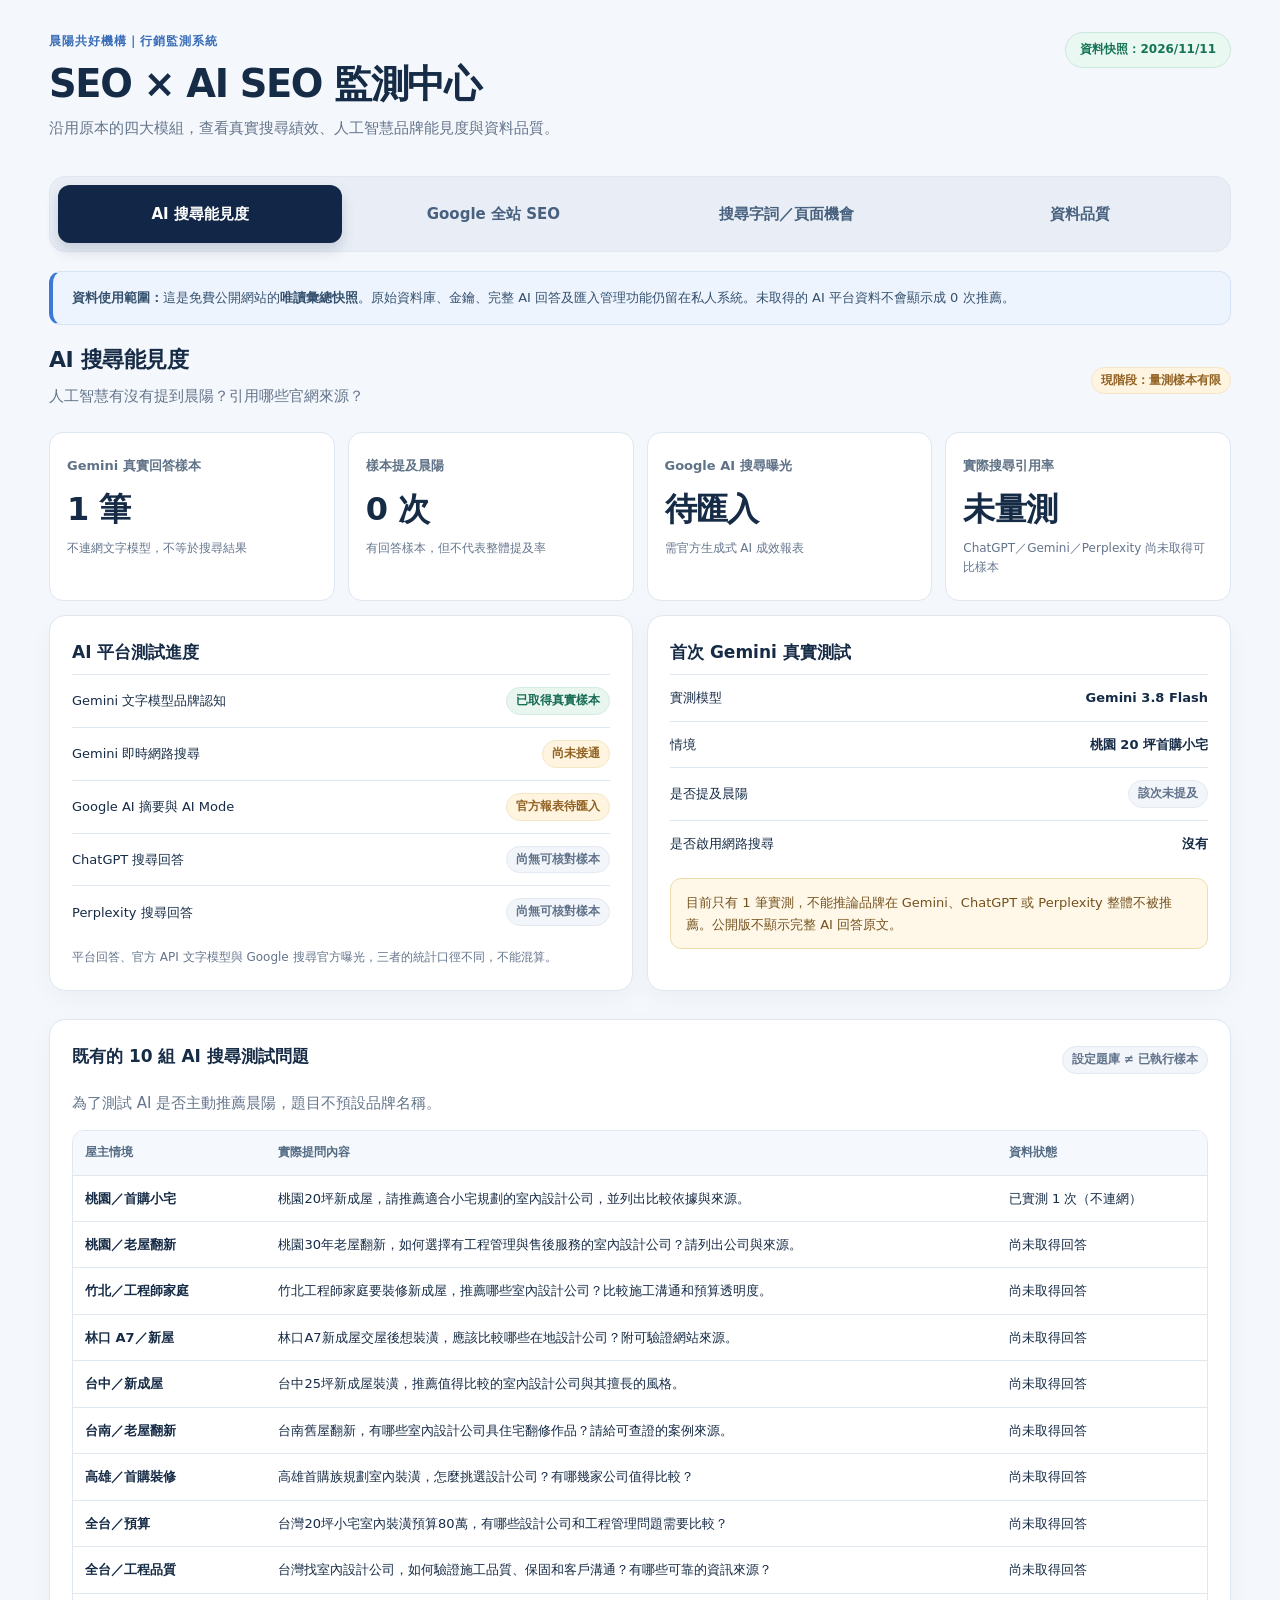
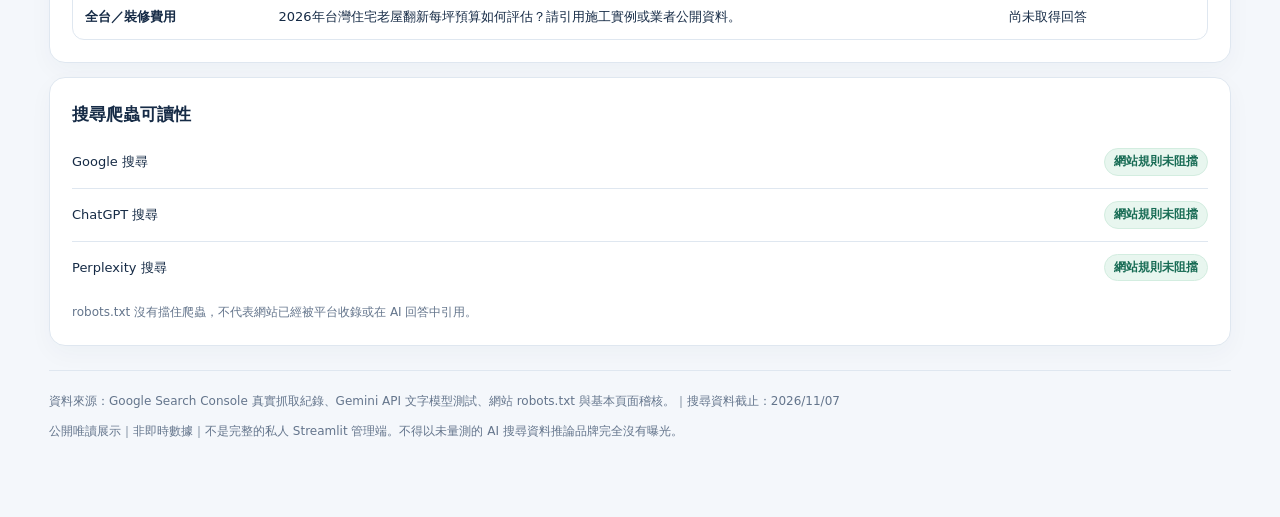
==== commit 73c911bf: "fix(public): make site home open verified four-module monitoring interface directly" ====
--- a/docs/index.html
+++ b/docs/index.html
@@ -3,252 +3,13 @@
 <head>
 <meta charset="utf-8">
 <meta name="viewport" content="width=device-width,initial-scale=1">
-<meta name="theme-color" content="#10213c">
+<meta http-equiv="refresh" content="0;url=./monitor.html">
 <meta name="robots" content="noindex,nofollow,noarchive">
-<title>晨陽｜SEO 與 AI SEO 雙核心監測</title>
-<meta name="description" content="晨陽共好機構搜尋成效與人工智慧搜尋能見度彙總報表。">
-<style>
-:root{--bg:#f5f7fb;--paper:#fff;--ink:#192943;--muted:#64748b;--line:#e3e9f1;--blue:#2d61c2;--green:#14755b;--amber:#936019}
-*{box-sizing:border-box}
-body{margin:0;background:var(--bg);color:var(--ink);font:15px/1.65 system-ui,-apple-system,"Noto Sans TC","Microsoft JhengHei",sans-serif}
-.wrap{max-width:1160px;margin:0 auto;padding:36px 24px 65px}
-.top{display:flex;align-items:flex-start;justify-content:space-between;gap:18px;margin-bottom:25px}
-.eyebrow{color:var(--blue);font-weight:800;letter-spacing:1.1px;font-size:12px}
-h1{font-size:clamp(29px,4vw,43px);line-height:1.2;letter-spacing:-.03em;margin:9px 0}
-h2{font-size:21px;margin:0 0 8px;letter-spacing:-.025em}
-p{margin:5px 0}.muted{color:var(--muted)}.small{color:var(--muted);font-size:12px}
-.stamp{padding:7px 13px;border-radius:100px;background:#eaf7ef;color:#126548;font-size:12px;font-weight:700;white-space:nowrap}
-.notice{background:#edf3ff;border:1px solid #d6e1f7;border-left:3px solid var(--blue);padding:15px 18px;border-radius:11px;color:#344e76;margin:20px 0 28px}
-.bar{display:flex;justify-content:space-between;align-items:center;gap:14px;flex-wrap:wrap;margin:0 0 14px}
-.choice{display:flex;padding:4px;background:#e7ecf6;border-radius:11px;gap:3px}
-button{border:0;border-radius:8px;background:transparent;color:#455775;padding:8px 14px;cursor:pointer;font:inherit;font-weight:700}
-button[aria-pressed=true]{background:#14294a;color:white}
-.grid3{display:grid;grid-template-columns:repeat(3,1fr);gap:14px}
-.tile,.panel{border:1px solid var(--line);background:var(--paper);border-radius:15px;box-shadow:0 7px 25px rgba(14,36,64,.035)}
-.tile{padding:23px;min-height:153px}
-.kname{font-size:13px;color:var(--muted);font-weight:650}
-.kvalue{font-size:clamp(32px,4vw,43px);font-weight:800;line-height:1.15;margin:14px 0 6px;letter-spacing:-1px;font-variant-numeric:tabular-nums}
-.panel{padding:22px;margin-top:16px}
-.grid2{display:grid;grid-template-columns:1fr 1fr;gap:16px}
-.grid2 .panel{margin-top:16px}
-.legend{color:var(--muted);font-size:12px}
-.value{font-size:25px;font-weight:800;margin:6px 0}
-.status{display:inline-block;font-size:12px;font-weight:700;padding:3px 9px;border-radius:100px;background:#eef1f6;color:#546273}
-.status.ok{background:#e5f5ef;color:var(--green)}.status.wait{background:#fff4de;color:var(--amber)}
-.row{display:flex;align-items:center;justify-content:space-between;gap:10px;border-top:1px solid var(--line);padding:11px 0;font-size:13px}
-.row:first-child{border-top:0}
-.scope{margin-top:9px;color:var(--muted);font-size:13px}
-.warnings{background:#fff9eb;border:1px solid #f2e0b8;padding:12px 15px;border-radius:9px;color:#865c1b;font-size:13px;margin-top:12px}
-.empty{display:none;padding:13px 16px;color:#ad302d;background:#fff2f2;border:1px solid #ffd0d0;border-radius:9px;margin-bottom:14px}
-footer{border-top:1px solid var(--line);margin-top:27px;padding-top:19px;font-size:12px;color:var(--muted)}
-svg{width:100%;height:175px;display:block;overflow:visible}
-.chartspace{margin:8px 0 0}
-@media(max-width:770px){.grid3{grid-template-columns:repeat(2,1fr)}.grid3 .tile:last-child{grid-column:span 2}.grid2{grid-template-columns:1fr}.top{display:block}.stamp{display:inline-block;margin-top:12px}}
-@media(max-width:490px){.wrap{padding:20px 13px 49px}.tile,.panel{padding:17px}.kvalue{font-size:29px}.grid3{gap:8px}.notice{padding:13px 14px}}
-.mode-tabs{display:grid;grid-template-columns:1fr 1fr;gap:10px;padding:7px;background:#e9eef7;border:1px solid #dae3f0;border-radius:15px;margin:24px 0 18px}
-.mode-tabs button{padding:15px 17px;font-size:17px;border:1px solid transparent;text-align:center;border-radius:10px;background:transparent;color:#4d5d76}
-.mode-tabs button[aria-selected="true"]{background:#14294a;color:#fff;box-shadow:0 4px 12px rgba(20,41,74,.18)}
-.mode-tabs button:focus-visible{outline:3px solid #6ba1ee;outline-offset:2px}
-.mode-section[hidden]{display:none!important}
-.mode-intro{margin:8px 0 17px;border-left:3px solid #2d61c2;padding:8px 15px;color:#485b79}
-.tablewrap{overflow-x:auto}
-table{border-collapse:collapse;width:100%;font-size:13px;min-width:700px}
-th,td{padding:12px 11px;border-bottom:1px solid #e3e9f1;text-align:left;vertical-align:top}
-th{background:#f6f8fc;color:#51637c;font-weight:700}
-td:first-child{min-width:145px;font-weight:650}
-@media(max-width:490px){.mode-tabs button{font-size:14px;padding:12px 7px}}
-
-</style>
+<title>晨陽｜SEO 與 AI SEO 監測中心</title>
+<script>location.replace("./monitor.html"+location.search+location.hash);</script>
 </head>
-<body>
-<main class="wrap">
-  <header class="top">
-    <div>
-      <div class="eyebrow">晨陽共好機構｜行銷數據分析</div>
-      <h1>SEO × AI SEO<br>雙核心監測</h1>
-      <p class="muted">兩個獨立模組：SEO 全站搜尋成效｜AI SEO 品牌提及、回答引用與官網可讀性</p>
-    </div>
-    <div class="stamp" id="stamp">正在載入資料</div>
-  </header>
-  <nav class="mode-tabs" role="tablist" aria-label="選擇獨立監測系統">
-    <button type="button" id="tab-seo" role="tab" aria-controls="panel-seo" aria-selected="true" tabindex="0" data-view="seo">SEO｜Google 自然搜尋</button>
-    <button type="button" id="tab-ai" role="tab" aria-controls="panel-ai" aria-selected="false" tabindex="-1" data-view="ai">AI SEO｜人工智慧搜尋</button>
-  </nav>
-  <div class="notice">
-    <strong>雙核心系統｜獨立數據口徑：</strong>SEO 顯示真正的 Google 全站自然搜尋彙總；AI SEO 顯示獨立的模型回答證據及技術檢查。這是公開的歷史快照，尚未與私人監控資料庫自動同步。
-  </div>
-  <div class="empty" id="error" role="alert"></div>
-  <section class="mode-section" id="panel-seo" role="tabpanel" aria-labelledby="tab-seo">
-  <div class="mode-intro"><strong>SEO｜Google 自然搜尋</strong>：全站自然搜尋的點擊、曝光與點擊率。這裡不包含 AI 平台的品牌推薦數據。</div>
-  <section aria-label="Google 搜尋成效">
-    <div class="bar">
-      <div><h2>Google 全站自然搜尋績效</h2><p class="small">搜尋資料截止：<span id="lastday">—</span></p></div>
-      <div class="choice" role="group" aria-label="選擇統計期間">
-        <button type="button" data-days="30" aria-pressed="true">最近 30 天</button>
-        <button type="button" data-days="90" aria-pressed="false">最近 90 天</button>
-      </div>
-    </div>
-    <div class="grid3">
-      <div class="tile"><div class="kname">自然搜尋點擊次數</div><div class="kvalue" id="clicks">—</div><p class="small">透過 Google 搜尋結果點進官網</p></div>
-      <div class="tile"><div class="kname">搜尋曝光次數</div><div class="kvalue" id="impressions">—</div><p class="small">官網出現在 Google 搜尋結果的次數</p></div>
-      <div class="tile"><div class="kname">點擊率</div><div class="kvalue" id="ctr">—</div><p class="small">點擊次數除以曝光次數</p></div>
-    </div>
-    <div class="panel">
-      <h2>這些數據代表什麼？</h2>
-      <p id="interpret" class="muted">正在載入說明。</p>
-      <div class="chartspace">
-        <svg viewBox="0 0 680 175" aria-label="點擊與曝光概念示意圖" role="img">
-          <rect x="3" y="20" width="674" height="130" rx="10" fill="#f7f9fd"></rect>
-          <text x="24" y="48" fill="#536580" font-size="13">Google 搜尋曝光</text>
-          <rect x="24" y="61" width="620" height="19" rx="6" fill="#dbe7ff"></rect>
-          <rect x="24" y="61" width="620" height="19" rx="6" fill="#4d7ed8"></rect>
-          <text x="24" y="110" fill="#536580" font-size="13">實際點擊網站</text>
-          <rect x="24" y="123" width="620" height="18" rx="6" fill="#e2e9f2"></rect>
-          <rect id="clickbar" x="24" y="123" width="0" height="18" rx="6" fill="#169477"></rect>
-        </svg>
-      </div>
-      <p class="small">上圖顯示點擊率比例，並非逐日變化圖。30 天與 90 天互相重疊，不能直接把差異解讀成成長率；成交與詢問名單也不等於網站點擊。</p>
-    </div>
-  </section>
-  <section class="panel" aria-label="SEO 維度分析狀態">
-    <h2>SEO 深度分析與機會</h2>
-    <p class="muted">原本私人監控系統已取得真實搜尋字詞、頁面、裝置及國家資料；這個公開版尚未同步相關明細，不能把空白當成零。</p>
-    <div class="row"><span>熱門搜尋字詞與搜尋意圖</span><span class="status wait">已有私有歷史資料，公開版待同步</span></div>
-    <div class="row"><span>熱門頁面與內容優化機會</span><span class="status wait">已有私有歷史資料，公開版待同步</span></div>
-    <div class="row"><span>7／30／90 天前期成效比較</span><span class="status wait">公開版目前僅有 30／90 天區間快照</span></div>
-    <div class="row"><span>自然搜尋與表單／LINE 獲客關聯</span><span class="status">尚未串接</span></div>
-    <p class="small">注意：搜尋詞及頁面分組的 Google 回傳資料可能不完整，不應加總冒充全站數字。</p>
-  </section>
-  </section>
-  <section class="mode-section" id="panel-ai" role="tabpanel" aria-labelledby="tab-ai" hidden>
-    <div class="mode-intro"><strong>AI SEO｜人工智慧搜尋能見度</strong>：區分 Gemini 模型品牌認知、ChatGPT／Perplexity 真實回答證據，以及搜尋爬蟲技術檢查。</div>
-    <div class="grid2">
-    <section class="panel" aria-label="人工智慧品牌能見度">
-      <h2>AI SEO｜品牌提及與引用</h2>
-      <p class="muted">實際取得的 Gemini 不連網文字模型回答。</p>
-      <div class="value"><span id="mentions">—</span>／<span id="samples">—</span> <span class="small">筆樣本提及晨陽</span></div>
-      <div class="warnings">樣本量不足，不能推論 Google、ChatGPT 或 Perplexity 整體不推薦晨陽；此處不是即時人工智慧搜尋排名。</div>
-      <div class="row"><span>Gemini 文字模型品牌認知</span><span class="status ok">已取得樣本</span></div>
-      <div class="row"><span>Google 人工智慧搜尋曝光</span><span class="status wait">官方報表待匯入</span></div>
-      <div class="row"><span>ChatGPT 搜尋回答與引用</span><span class="status">自動監測未接通</span></div>
-      <div class="row"><span>Perplexity 搜尋回答與引用</span><span class="status">自動監測未接通</span></div>
-    </section>
-    <section class="panel" aria-label="搜尋爬蟲可讀性">
-      <h2>AI 搜尋爬蟲可讀性</h2>
-      <p class="muted">查看網站設定是否阻擋主要搜尋服務讀取公開頁面。</p>
-      <div id="crawler"></div>
-      <p class="scope">這只是網站規則的檢查結果，不保證實際爬取、收錄或被人工智慧回答引用。</p>
-    </section>
-  </div>
-  <section class="panel">
-    <h2>AI SEO｜真實平台監測進度</h2>
-    <div class="row"><span>Gemini 不連網模型品牌認知</span><span class="status ok">已取得 1 筆真實回答</span></div>
-    <div class="row"><span>Gemini 即時網路搜尋引用</span><span class="status wait">尚未接通</span></div>
-    <div class="row"><span>ChatGPT／Perplexity 真實回答與競品比較</span><span class="status wait">待取得可核對來源的樣本</span></div>
-    <div class="row"><span>Google AI 搜尋官方曝光報表</span><span class="status wait">待匯入</span></div>
-    <p class="warnings">已設定 AI 搜尋測試問題，不代表全部已執行。非即時 Gemini 文字回答不能當成 ChatGPT、Perplexity 或 Google AI 搜尋排名。</p>
-  </section>
-  <section class="panel" aria-label="人工智慧搜尋情境題庫">
-    <h2>AI SEO｜已設定的 10 組測試問題</h2>
-    <p class="muted">這是已設定的測試題庫，不代表 10 題都已經執行。問題刻意不先提及晨陽，才能觀察模型是否自行提到品牌。</p>
-    <div class="tablewrap">
-      <table>
-        <thead><tr><th>測試情境</th><th>實際向 AI 提出的問題</th><th>執行情況</th></tr></thead>
-        <tbody>
-          <tr><td>桃園／首購小宅</td><td>桃園20坪新成屋，請推薦適合小宅規劃的室內設計公司，並列出比較依據與來源。</td><td><span class="status ok">Gemini 不連網：已測 1 次</span></td></tr>
-          <tr><td>桃園／老屋翻新</td><td>桃園30年老屋翻新，如何選擇有工程管理與售後服務的室內設計公司？請列出公司與來源。</td><td><span class="status">尚無樣本</span></td></tr>
-          <tr><td>竹北／工程師家庭</td><td>竹北工程師家庭要裝修新成屋，推薦哪些室內設計公司？比較施工溝通和預算透明度。</td><td><span class="status">尚無樣本</span></td></tr>
-          <tr><td>林口 A7／新屋</td><td>林口A7新成屋交屋後想裝潢，應該比較哪些在地設計公司？附可驗證網站來源。</td><td><span class="status">尚無樣本</span></td></tr>
-          <tr><td>台中／新成屋</td><td>台中25坪新成屋裝潢，推薦值得比較的室內設計公司與其擅長的風格。</td><td><span class="status">尚無樣本</span></td></tr>
-          <tr><td>台南／老屋翻新</td><td>台南舊屋翻新，有哪些室內設計公司具住宅翻修作品？請給可查證的案例來源。</td><td><span class="status">尚無樣本</span></td></tr>
-          <tr><td>高雄／首購裝修</td><td>高雄首購族規劃室內裝潢，怎麼挑選設計公司？有哪幾家公司值得比較？</td><td><span class="status">尚無樣本</span></td></tr>
-          <tr><td>全台／小宅預算</td><td>台灣20坪小宅室內裝潢預算80萬，有哪些設計公司和工程管理問題需要比較？</td><td><span class="status">尚無樣本</span></td></tr>
-          <tr><td>全台／施工保障</td><td>台灣找室內設計公司，如何驗證施工品質、保固和客戶溝通？有哪些可靠的資訊來源？</td><td><span class="status">尚無樣本</span></td></tr>
-          <tr><td>全台／裝修費用</td><td>2026年台灣住宅老屋翻新每坪預算如何評估？請引用施工實例或業者公開資料。</td><td><span class="status">尚無樣本</span></td></tr>
-        </tbody>
-      </table>
-    </div>
-    <p class="small">所有情境題與執行狀態為 2026/11/11 的公開快照；真實回答內容與來源證據保留在私人監測資料庫。</p>
-  </section>
-  </section>
-    <footer>
-    <p>資料來源：Google 搜尋成效官方資料、Gemini 文字模型測試，以及官網搜尋規則稽核。<span id="updated"></span></p>
-    <p>此頁可以公開存取。沒有公開原始資料庫、API 金鑰、完整人工智慧回答或管理功能。</p>
-  </footer>
-</main>
-<script>
-(function(){
-  "use strict";
-  const el=id=>document.getElementById(id);
-  const txt=(id,v)=>{el(id).textContent=String(v)};
-  const num=v=>Number(v).toLocaleString("zh-TW");
-  const local=v=>String(v||"—").replace(/-/g,"/");
-  let snapshot=null,days=30;
-  function draw(){
-    if(!snapshot)return;
-    const item=snapshot.seo["period"+days];
-    txt("clicks",num(item.clicks));txt("impressions",num(item.impressions));
-    txt("ctr",(item.ctr*100).toFixed(2)+"%");
-    txt("interpret","在 "+local(item.from)+" 至 "+local(item.to)+" 期間，晨陽官網在 Google 搜尋結果中曝光 "+num(item.impressions)+" 次，帶來 "+num(item.clicks)+" 次自然搜尋點擊，點擊率約 "+(item.ctr*100).toFixed(2)+"%。這不能直接推論詢問或成交人數。");
-    el("clickbar").setAttribute("width",String(Math.max(0,Math.min(620,620*item.ctr))));
-  }
-  function openModule(name){
-    const ai=name==="ai";
-    el("panel-ai").hidden=!ai;
-    el("panel-seo").hidden=ai;
-    for(const b of document.querySelectorAll("[data-view]")){
-      const selected=b.dataset.view===name;
-      b.setAttribute("aria-selected",String(selected));
-      b.tabIndex=selected?0:-1;
-    }
-  }
-  document.querySelectorAll("[data-view]").forEach(b=>{
-    b.addEventListener("click",()=>{
-      openModule(b.dataset.view);
-      history.replaceState(null,"",b.dataset.view==="ai"?"#ai":"#seo");
-    });
-    b.addEventListener("keydown",e=>{
-      if(e.key==="ArrowRight"||e.key==="ArrowLeft"){
-        e.preventDefault();
-        const other=b.dataset.view==="ai"?"seo":"ai";
-        openModule(other);
-        history.replaceState(null,"",other==="ai"?"#ai":"#seo");
-        el("tab-"+other).focus();
-      }
-    });
-  });
-  openModule(location.hash==="#ai"?"ai":"seo");
-  document.querySelectorAll("[data-days]").forEach(button=>button.addEventListener("click",()=>{
-    days=Number(button.dataset.days);
-    document.querySelectorAll("[data-days]").forEach(x=>x.setAttribute("aria-pressed",String(x===button)));
-    draw();
-  }));
-  fetch("./data.json",{cache:"no-store"})
-    .then(r=>{if(!r.ok)throw Error("取得資料失敗");return r.json()})
-    .then(data=>{
-      snapshot=data;
-      txt("stamp","資料快照："+local(data.snapshot_date));
-      txt("lastday",local(data.gsc_last_day));
-      txt("mentions",data.ai.gemini_recall_mentions);
-      txt("samples",data.ai.gemini_recall_samples);
-      txt("updated"," 本次彙整時間："+local(data.snapshot_date)+"。");
-      const wrap=el("crawler");
-      wrap.replaceChildren();
-      const dictionary={"Googlebot":"Google 搜尋爬蟲","OAI-SearchBot":"ChatGPT 搜尋爬蟲","PerplexityBot":"Perplexity 搜尋爬蟲"};
-      for(const item of data.robot_checks){
-        const row=document.createElement("div");row.className="row";
-        const name=document.createElement("span");name.textContent=dictionary[item.bot]||"搜尋爬蟲";
-        const result=document.createElement("span");result.className="status ok";result.textContent="未被網站規則阻擋";
-        row.append(name,result);wrap.append(row);
-      }
-      draw();
-    })
-    .catch(()=>{
-      el("error").style.display="block";
-      txt("error","目前讀不到公開資料快照。請檢查網站發布設定與資料檔案。");
-      txt("stamp","資料尚未載入");
-    });
-})();
-</script>
+<body style="font-family:system-ui,'Microsoft JhengHei',sans-serif;padding:32px">
+<p>正在開啟晨陽 SEO 與 AI SEO 監測中心。</p>
+<p><a href="./monitor.html">點此開啟完整監測介面</a></p>
 </body>
 </html>
